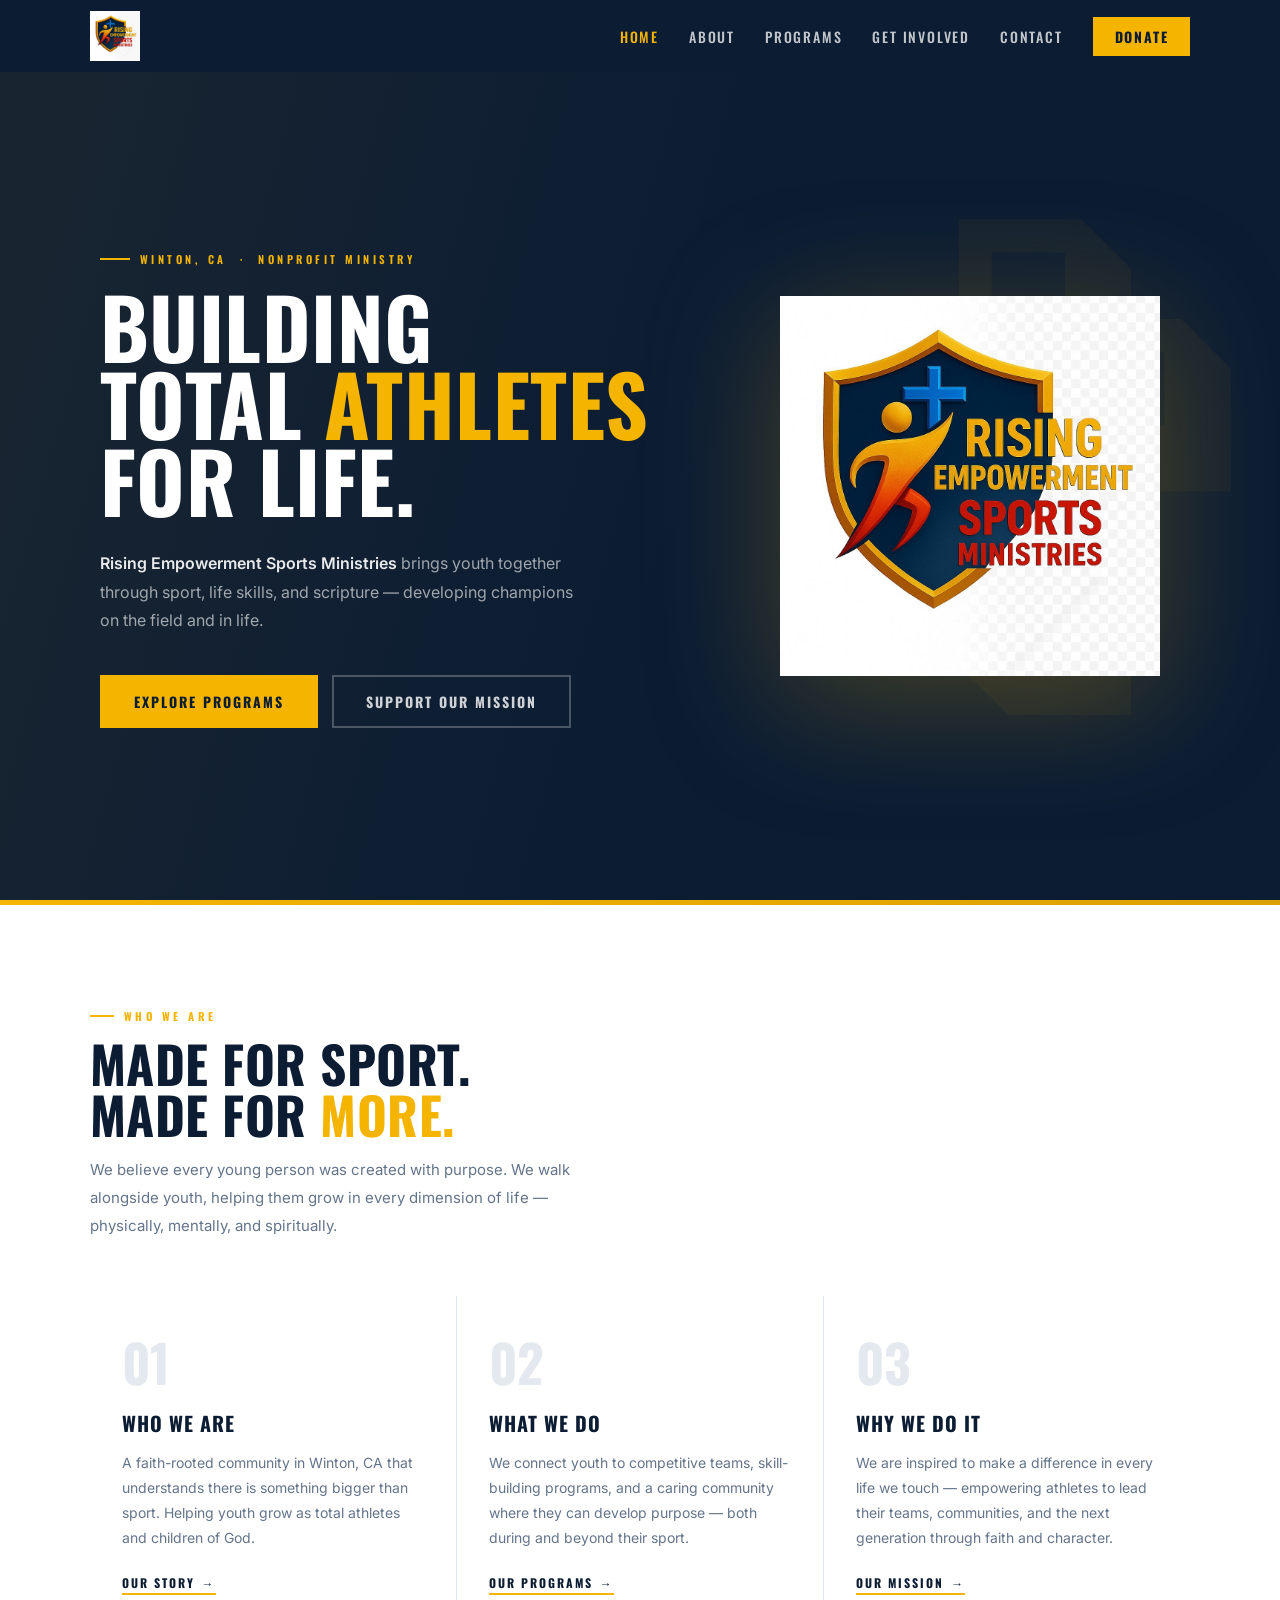
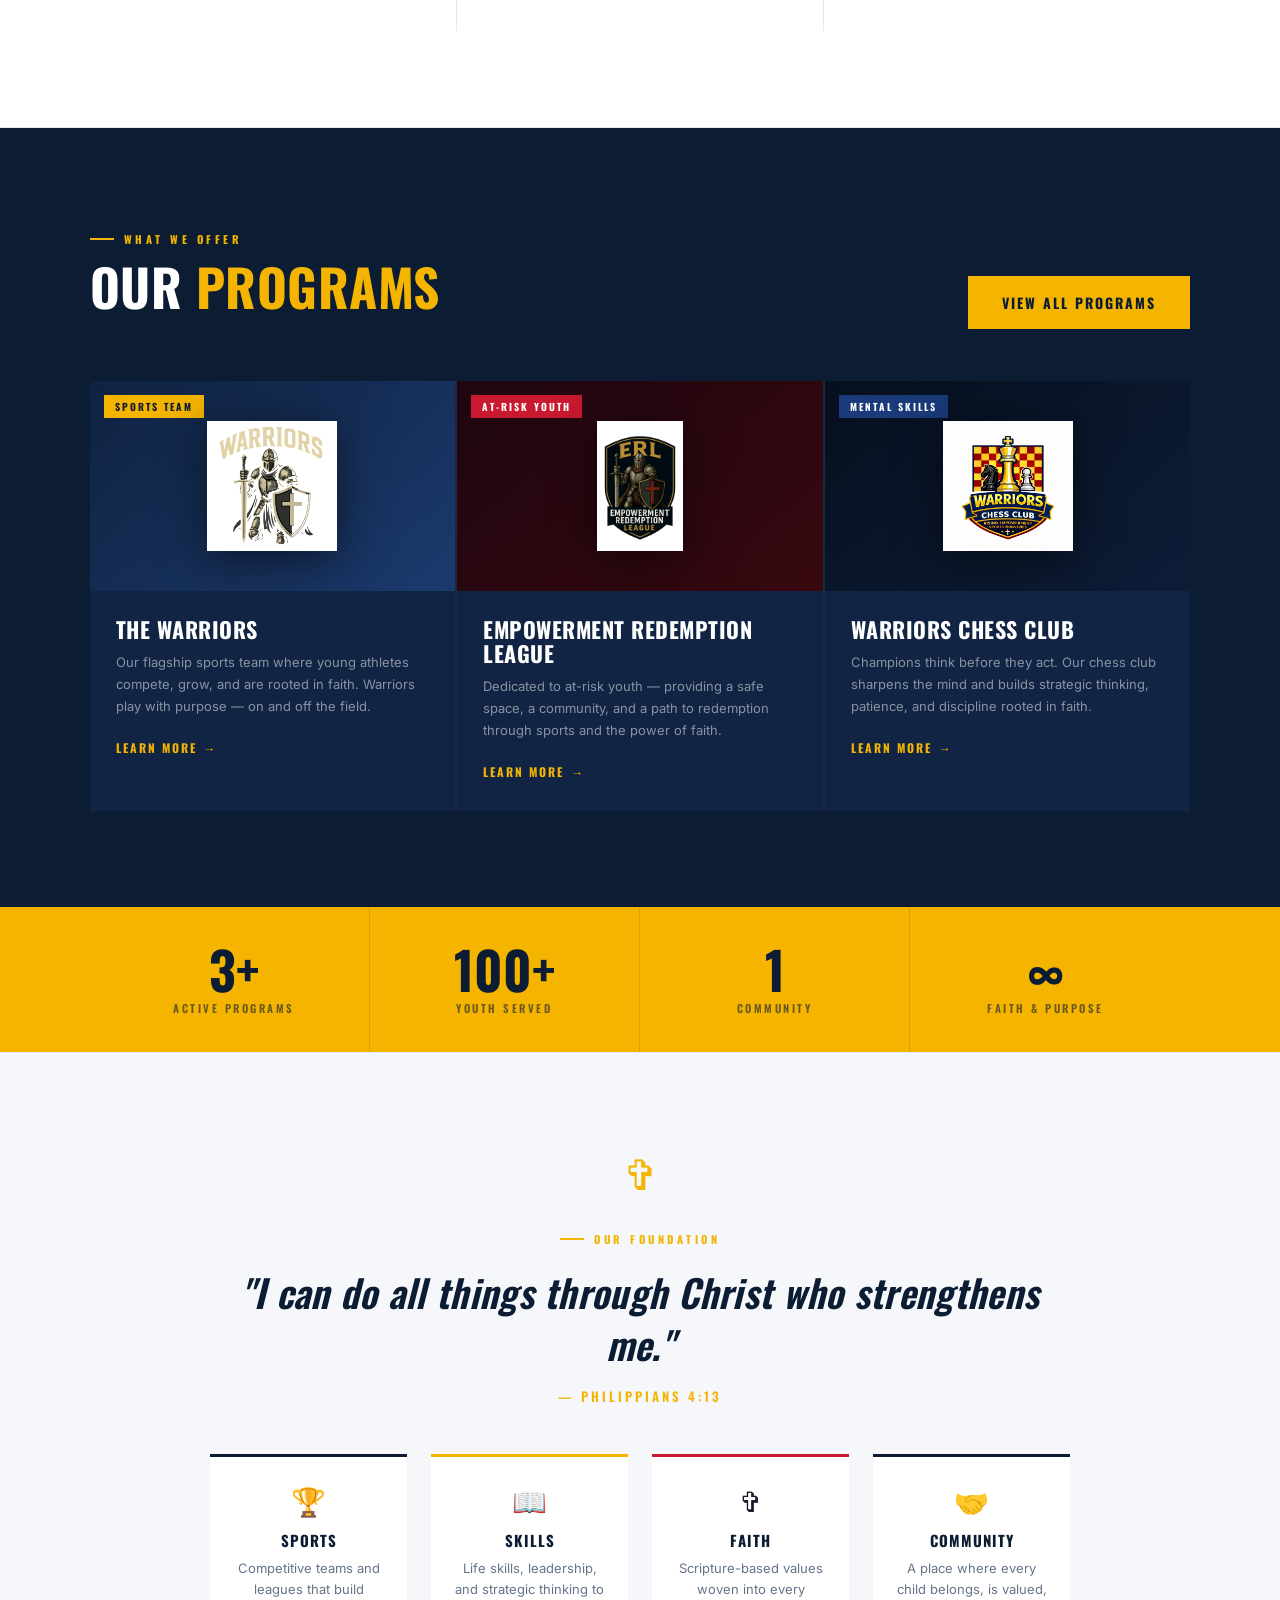
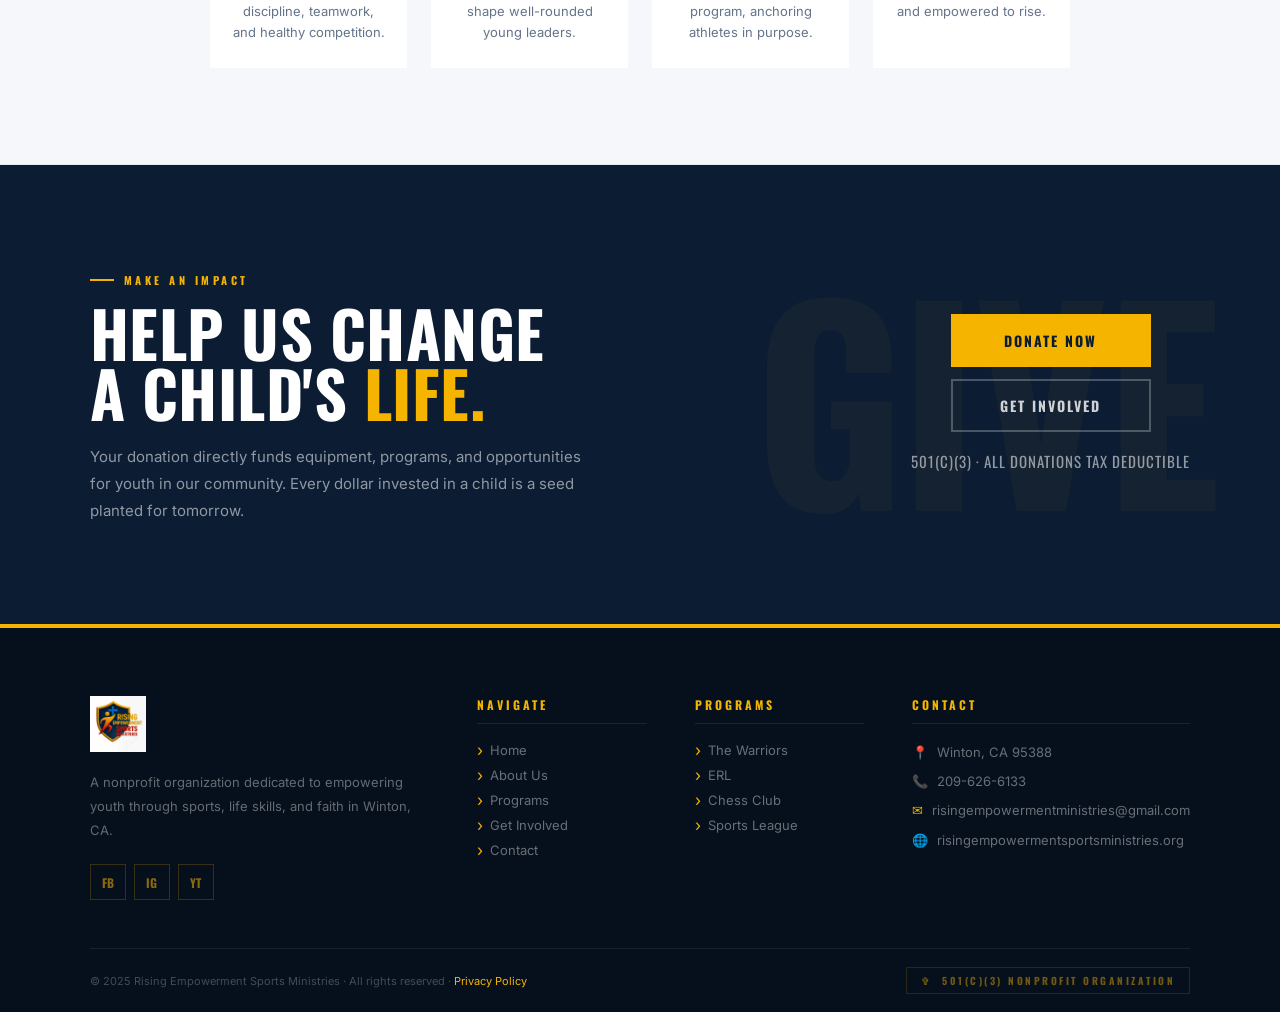
==== index.html @ 721c7461 "first commit" ====
<!DOCTYPE html>
<html lang="en">
<head>
<meta charset="UTF-8"/>
<meta name="viewport" content="width=device-width, initial-scale=1.0"/>
<title>Home | Rising Empowerment Sports Ministries</title>
<link rel="stylesheet" href="assets/style.css"/>
<style>
/* ── HOME-SPECIFIC ── */
.hero{
  margin-top:72px;min-height:92vh;
  background:var(--navy);
  display:flex;align-items:center;
  position:relative;overflow:hidden;
}
.hero::before{
  content:'';position:absolute;inset:0;
  background:linear-gradient(105deg,rgba(244,180,0,.06) 0%,transparent 55%);
  pointer-events:none;
}
.hero-wm{
  position:absolute;right:-60px;top:50%;transform:translateY(-50%);
  font-size:680px;line-height:1;color:rgba(244,180,0,.04);
  font-family:Georgia,serif;pointer-events:none;user-select:none;
}
.hero-inner{
  max-width:1260px;margin:0 auto;padding:0 7%;width:100%;
  display:grid;grid-template-columns:1fr 420px;
  gap:60px;align-items:center;position:relative;z-index:2;
}
.hero-kicker{display:inline-flex;align-items:center;gap:10px;margin-bottom:20px}
.hero-kicker span{font-family:'Oswald',sans-serif;font-size:11px;font-weight:600;letter-spacing:3.5px;text-transform:uppercase;color:var(--gold)}
.kicker-line{width:30px;height:2px;background:var(--gold)}
h1.hero-h{
  font-family:'Oswald',sans-serif;
  font-size:clamp(52px,6.5vw,88px);font-weight:700;
  line-height:.93;color:var(--white);
  letter-spacing:.5px;text-transform:uppercase;margin-bottom:30px;
}
h1.hero-h .g{color:var(--gold)}
.hero-body{font-size:16px;line-height:1.8;color:rgba(255,255,255,.6);max-width:480px;margin-bottom:40px}
.hero-body strong{color:rgba(255,255,255,.9);font-weight:600}
.hero-btns{display:flex;gap:14px;flex-wrap:wrap}
.hero-visual{display:flex;align-items:center;justify-content:center;position:relative}
.hero-visual::before{
  content:'';position:absolute;width:380px;height:380px;border-radius:50%;
  background:radial-gradient(circle,rgba(244,180,0,.1) 0%,transparent 70%);
  animation:glow 5s ease-in-out infinite;
}
@keyframes glow{0%,100%{transform:scale(1)}50%{transform:scale(1.1)}}
.hero-visual img{
  width:100%;max-width:380px;
  filter:drop-shadow(0 24px 64px rgba(244,180,0,.25));
  animation:bob 7s ease-in-out infinite;position:relative;z-index:1;
}
@keyframes bob{0%,100%{transform:translateY(0)}50%{transform:translateY(-14px)}}

/* mission */
.mission{background:var(--white);border-bottom:1px solid var(--border)}
.mission-grid{display:grid;grid-template-columns:repeat(3,1fr);gap:1px;background:var(--border);margin-top:56px}
.m-card{background:var(--white);padding:40px 32px 36px;transition:background .25s;position:relative}
.m-card:hover{background:var(--off)}
.m-card::before{content:'';position:absolute;top:0;left:0;right:0;height:3px;background:var(--gold);transform:scaleX(0);transform-origin:left;transition:transform .35s ease}
.m-card:hover::before{transform:scaleX(1)}
.m-card:nth-child(2)::before{background:var(--navy)}
.m-card:nth-child(3)::before{background:var(--red)}
.mc-num{font-family:'Oswald',sans-serif;font-size:52px;font-weight:700;color:var(--border);line-height:1;margin-bottom:20px;letter-spacing:-1px}
.mc-title{font-family:'Oswald',sans-serif;font-size:20px;font-weight:700;letter-spacing:1px;text-transform:uppercase;color:var(--navy);margin-bottom:12px}
.mc-text{font-size:14px;line-height:1.8;color:var(--muted);margin-bottom:22px}
.mc-link{display:inline-flex;align-items:center;gap:7px;font-family:'Oswald',sans-serif;font-size:12px;font-weight:700;letter-spacing:2px;text-transform:uppercase;color:var(--navy);text-decoration:none;border-bottom:2px solid var(--gold);padding-bottom:2px;transition:color .2s,gap .2s}
.mc-link:hover{color:var(--gold);gap:11px}
.mc-link::after{content:'→'}

/* programs */
.programs{background:var(--navy);padding:96px 7%}
.prog-header{display:flex;justify-content:space-between;align-items:flex-end;margin-bottom:52px;flex-wrap:wrap;gap:20px}
.prog-grid{display:grid;grid-template-columns:repeat(3,1fr);gap:2px;background:rgba(255,255,255,.06)}
.p-card{background:var(--navy2);overflow:hidden;transition:transform .35s,box-shadow .35s;position:relative}
.p-card:hover{transform:translateY(-5px);box-shadow:0 20px 48px rgba(0,0,0,.4);z-index:2}
.pc-img{height:210px;display:flex;align-items:center;justify-content:center;position:relative;overflow:hidden}
.bg1{background:linear-gradient(140deg,#0f2240,#1c3a6e)}
.bg2{background:linear-gradient(140deg,#1e0610,#38080f)}
.bg3{background:linear-gradient(140deg,#060f1e,#0d1d38)}
.pc-img img{height:130px;width:auto;object-fit:contain;filter:drop-shadow(0 8px 24px rgba(0,0,0,.55));transition:transform .35s}
.p-card:hover .pc-img img{transform:scale(1.06)}
.pc-tag{position:absolute;top:14px;left:14px;font-family:'Oswald',sans-serif;font-size:10px;font-weight:700;letter-spacing:2px;text-transform:uppercase;padding:4px 11px}
.tag-gold{background:var(--gold);color:var(--navy)}.tag-red{background:var(--red);color:#fff}.tag-blue{background:#1a3a7a;color:#fff}
.pc-body{padding:26px 26px 30px}
.pc-name{font-family:'Oswald',sans-serif;font-size:22px;font-weight:700;text-transform:uppercase;letter-spacing:.5px;color:var(--white);margin-bottom:10px;line-height:1.1}
.pc-desc{font-size:13px;color:rgba(255,255,255,.5);line-height:1.7;margin-bottom:20px}
.pc-link{display:inline-flex;align-items:center;gap:7px;font-family:'Oswald',sans-serif;font-size:12px;font-weight:700;letter-spacing:2px;text-transform:uppercase;color:var(--gold);text-decoration:none;transition:gap .2s}
.pc-link:hover{gap:11px}
.pc-link::after{content:'→'}
.p-card::after{content:'';position:absolute;bottom:0;left:0;right:0;height:2px;background:var(--gold);transform:scaleX(0);transform-origin:left;transition:transform .35s}
.p-card:hover::after{transform:scaleX(1)}

/* faith */
.faith{background:var(--off);border-top:1px solid var(--border);border-bottom:1px solid var(--border)}
.faith-inner{max-width:860px;margin:0 auto;text-align:center}
.faith-cross{font-size:42px;color:var(--gold);margin-bottom:24px;display:block}
.faith-verse{font-family:'Oswald',sans-serif;font-size:clamp(24px,3.5vw,38px);font-weight:600;font-style:italic;color:var(--navy);line-height:1.35;margin-bottom:16px;letter-spacing:.3px}
.faith-ref{font-family:'Oswald',sans-serif;font-size:13px;font-weight:600;letter-spacing:3px;text-transform:uppercase;color:var(--gold);margin-bottom:48px}
.faith-pillars{display:grid;grid-template-columns:repeat(4,1fr);gap:24px;margin-top:48px}
.fp{background:var(--white);padding:28px 20px 24px;border-top:3px solid var(--navy);transition:transform .25s,box-shadow .25s}
.fp:nth-child(2){border-top-color:var(--gold)}.fp:nth-child(3){border-top-color:var(--red)}.fp:nth-child(4){border-top-color:var(--navy)}
.fp:hover{transform:translateY(-4px);box-shadow:0 10px 28px rgba(0,0,0,.08)}
.fp-icon{font-size:28px;margin-bottom:10px}
.fp-t{font-family:'Oswald',sans-serif;font-size:15px;font-weight:700;letter-spacing:1px;text-transform:uppercase;color:var(--navy);margin-bottom:7px}
.fp-d{font-size:13px;color:var(--muted);line-height:1.65}

/* cta */
.cta{background:var(--navy);padding:100px 7%;position:relative;overflow:hidden}
.cta::after{content:'GIVE';position:absolute;right:5%;top:50%;transform:translateY(-50%);font-family:'Oswald',sans-serif;font-size:260px;font-weight:700;color:rgba(244,180,0,.04);pointer-events:none;line-height:1;letter-spacing:-5px}
.cta-inner{max-width:1260px;margin:0 auto;display:grid;grid-template-columns:1fr auto;gap:60px;align-items:center;position:relative;z-index:1}
.cta h2{font-family:'Oswald',sans-serif;font-size:clamp(38px,5vw,68px);font-weight:700;text-transform:uppercase;color:var(--white);line-height:.95;letter-spacing:.5px;margin-bottom:20px}
.cta h2 span{color:var(--gold)}
.cta p{font-size:15px;line-height:1.8;color:rgba(255,255,255,.55);max-width:500px}
.cta-btns{display:flex;flex-direction:column;gap:12px;align-items:center;flex-shrink:0}
.cta-note{font-size:11px;color:rgba(255,255,255,.35);letter-spacing:1px;text-transform:uppercase;font-family:'Oswald',sans-serif;margin-top:4px}

@media(max-width:1024px){
  .hero-inner{grid-template-columns:1fr;text-align:center}
  .hero-visual{justify-content:center;margin-top:20px}
  .hero-body{margin:0 auto 40px}
  .hero-btns{justify-content:center}
  .hero-kicker{justify-content:center}
  .prog-grid{grid-template-columns:1fr}
  .cta-inner{grid-template-columns:1fr;text-align:center}
  .cta-btns{flex-direction:row;justify-content:center}
  .cta p{margin:0 auto}
  .faith-pillars{grid-template-columns:1fr 1fr}
}
@media(max-width:768px){
  .mission-grid{grid-template-columns:1fr;background:none;gap:1px}
  .prog-header{flex-direction:column;align-items:flex-start}
  .programs{padding:70px 5%}
  .cta{padding:70px 5%}
  .faith{padding:70px 5%}
}
</style>
</head>
<body>

<header id="hdr">
  <a href="index.html" class="h-logo"><img src="assets/logo-main.png" alt="Rising Empowerment Sports Ministries"/></a>
  <ul class="h-nav">
    <li><a href="index.html">Home</a></li>
    <li><a href="about.html">About</a></li>
    <li><a href="programs.html">Programs</a></li>
    <li><a href="get-involved.html">Get Involved</a></li>
    <li><a href="contact.html">Contact</a></li>
    <li><a href="get-involved.html#donate" class="donate-btn">Donate</a></li>
  </ul>
  <div class="burger" id="burger"><span></span><span></span><span></span></div>
</header>

<!-- HERO -->
<section class="hero">
  <div class="hero-wm">✞</div>
  <div class="hero-inner">
    <div class="hero-text">
      <div class="hero-kicker"><div class="kicker-line"></div><span>Winton, CA &nbsp;·&nbsp; Nonprofit Ministry</span></div>
      <h1 class="hero-h">BUILDING<br>TOTAL <span class="g">ATHLETES</span><br>FOR LIFE.</h1>
      <p class="hero-body"><strong>Rising Empowerment Sports Ministries</strong> brings youth together through sport, life skills, and scripture — developing champions on the field and in life.</p>
      <div class="hero-btns">
        <a href="programs.html" class="btn btn-gold">Explore Programs</a>
        <a href="get-involved.html#donate" class="btn btn-ghost">Support Our Mission</a>
      </div>
    </div>
    <div class="hero-visual">
      <img src="assets/logo-main.png" alt="RESM Logo"/>
    </div>
  </div>
</section>
<div class="hero-bar"></div>

<!-- MISSION -->
<section class="section mission" id="mission">
  <div class="s-inner">
    <div class="s-label">Who We Are</div>
    <h2 class="s-h">MADE FOR SPORT.<br>MADE FOR <span>MORE.</span></h2>
    <p class="s-p">We believe every young person was created with purpose. We walk alongside youth, helping them grow in every dimension of life — physically, mentally, and spiritually.</p>
    <div class="mission-grid">
      <div class="m-card reveal">
        <div class="mc-num">01</div>
        <div class="mc-title">Who We Are</div>
        <p class="mc-text">A faith-rooted community in Winton, CA that understands there is something bigger than sport. Helping youth grow as total athletes and children of God.</p>
        <a href="about.html" class="mc-link">Our Story</a>
      </div>
      <div class="m-card reveal d1">
        <div class="mc-num">02</div>
        <div class="mc-title">What We Do</div>
        <p class="mc-text">We connect youth to competitive teams, skill-building programs, and a caring community where they can develop purpose — both during and beyond their sport.</p>
        <a href="programs.html" class="mc-link">Our Programs</a>
      </div>
      <div class="m-card reveal d2">
        <div class="mc-num">03</div>
        <div class="mc-title">Why We Do It</div>
        <p class="mc-text">We are inspired to make a difference in every life we touch — empowering athletes to lead their teams, communities, and the next generation through faith and character.</p>
        <a href="about.html#mission" class="mc-link">Our Mission</a>
      </div>
    </div>
  </div>
</section>

<!-- PROGRAMS -->
<section class="programs" id="programs">
  <div class="s-inner">
    <div class="prog-header">
      <div><div class="s-label">What We Offer</div><h2 class="s-h light">OUR <span>PROGRAMS</span></h2></div>
      <a href="programs.html" class="btn btn-gold">View All Programs</a>
    </div>
    <div class="prog-grid">
      <div class="p-card reveal">
        <div class="pc-img bg1"><span class="pc-tag tag-gold">Sports Team</span><img src="assets/logo-warriors.jpg" alt="The Warriors"/></div>
        <div class="pc-body">
          <div class="pc-name">The Warriors</div>
          <p class="pc-desc">Our flagship sports team where young athletes compete, grow, and are rooted in faith. Warriors play with purpose — on and off the field.</p>
          <a href="programs.html#warriors" class="pc-link">Learn More</a>
        </div>
      </div>
      <div class="p-card reveal d1">
        <div class="pc-img bg2"><span class="pc-tag tag-red">At-Risk Youth</span><img src="assets/logo-erl.png" alt="ERL"/></div>
        <div class="pc-body">
          <div class="pc-name">Empowerment Redemption League</div>
          <p class="pc-desc">Dedicated to at-risk youth — providing a safe space, a community, and a path to redemption through sports and the power of faith.</p>
          <a href="programs.html#erl" class="pc-link">Learn More</a>
        </div>
      </div>
      <div class="p-card reveal d2">
        <div class="pc-img bg3"><span class="pc-tag tag-blue">Mental Skills</span><img src="assets/logo-chess.png" alt="Warriors Chess Club"/></div>
        <div class="pc-body">
          <div class="pc-name">Warriors Chess Club</div>
          <p class="pc-desc">Champions think before they act. Our chess club sharpens the mind and builds strategic thinking, patience, and discipline rooted in faith.</p>
          <a href="programs.html#chess" class="pc-link">Learn More</a>
        </div>
      </div>
    </div>
  </div>
</section>

<!-- STATS -->
<div class="stats-bar">
  <div class="stats-inner">
    <div class="stat"><div class="stat-n">3+</div><div class="stat-l">Active Programs</div></div>
    <div class="stat"><div class="stat-n">100+</div><div class="stat-l">Youth Served</div></div>
    <div class="stat"><div class="stat-n">1</div><div class="stat-l">Community</div></div>
    <div class="stat"><div class="stat-n">∞</div><div class="stat-l">Faith & Purpose</div></div>
  </div>
</div>

<!-- FAITH -->
<section class="section faith">
  <div class="faith-inner">
    <span class="faith-cross">✞</span>
    <div class="s-label" style="justify-content:center;margin-bottom:20px">Our Foundation</div>
    <p class="faith-verse">"I can do all things through Christ who strengthens me."</p>
    <p class="faith-ref">— Philippians 4:13</p>
    <div class="faith-pillars">
      <div class="fp reveal"><div class="fp-icon">🏆</div><div class="fp-t">Sports</div><p class="fp-d">Competitive teams and leagues that build discipline, teamwork, and healthy competition.</p></div>
      <div class="fp reveal d1"><div class="fp-icon">📖</div><div class="fp-t">Skills</div><p class="fp-d">Life skills, leadership, and strategic thinking to shape well-rounded young leaders.</p></div>
      <div class="fp reveal d2"><div class="fp-icon">✞</div><div class="fp-t">Faith</div><p class="fp-d">Scripture-based values woven into every program, anchoring athletes in purpose.</p></div>
      <div class="fp reveal d3"><div class="fp-icon">🤝</div><div class="fp-t">Community</div><p class="fp-d">A place where every child belongs, is valued, and empowered to rise.</p></div>
    </div>
  </div>
</section>

<!-- CTA -->
<section class="cta" id="donate">
  <div class="cta-inner">
    <div class="cta-text">
      <div class="s-label">Make an Impact</div>
      <h2>HELP US CHANGE<br>A CHILD'S <span>LIFE.</span></h2>
      <p>Your donation directly funds equipment, programs, and opportunities for youth in our community. Every dollar invested in a child is a seed planted for tomorrow.</p>
    </div>
    <div class="cta-btns">
      <a href="get-involved.html#donate" class="btn btn-gold" style="min-width:200px;text-align:center">Donate Now</a>
      <a href="get-involved.html" class="btn btn-ghost" style="min-width:200px;text-align:center">Get Involved</a>
      <p class="cta-note">501(c)(3) · All donations tax deductible</p>
    </div>
  </div>
</section>

<!-- FOOTER -->
<footer>
  <div class="ft-grid">
    <div class="ft-brand"><img src="assets/logo-main.png" alt="RESM"/><p>A nonprofit organization dedicated to empowering youth through sports, life skills, and faith in Winton, CA.</p><div class="ft-socials"><a href="#" class="fsoc">FB</a><a href="#" class="fsoc">IG</a><a href="#" class="fsoc">YT</a></div></div>
    <div class="ft-col"><h5>Navigate</h5><ul><li><a href="index.html">Home</a></li><li><a href="about.html">About Us</a></li><li><a href="programs.html">Programs</a></li><li><a href="get-involved.html">Get Involved</a></li><li><a href="contact.html">Contact</a></li></ul></div>
    <div class="ft-col"><h5>Programs</h5><ul><li><a href="programs.html#warriors">The Warriors</a></li><li><a href="programs.html#erl">ERL</a></li><li><a href="programs.html#chess">Chess Club</a></li><li><a href="programs.html">Sports League</a></li></ul></div>
    <div class="ft-col"><h5>Contact</h5><ul class="ft-contact"><li><span class="ico">📍</span><span>Winton, CA 95388</span></li><li><span class="ico">📞</span><span>209-626-6133</span></li><li><span class="ico">✉</span><span>risingempowermentministries@gmail.com</span></li><li><span class="ico">🌐</span><span>risingempowermentsportsministries.org</span></li></ul></div>
  </div>
  <div class="ft-bottom"><p>© 2025 Rising Empowerment Sports Ministries · All rights reserved · <a href="#">Privacy Policy</a></p><div class="ft-badge">✞ &nbsp;501(c)(3) Nonprofit Organization</div></div>
</footer>

<script src="assets/main.js"></script>
</body>
</html>
---- assets/style.css ----
/* ════════════════════════════════════════════
   RESM — SHARED STYLESHEET
   Rising Empowerment Sports Ministries
════════════════════════════════════════════ */
@import url('https://fonts.googleapis.com/css2?family=Oswald:wght@400;500;600;700&family=Inter:wght@300;400;500;600&display=swap');

*,*::before,*::after{box-sizing:border-box;margin:0;padding:0}
html{scroll-behavior:smooth}
body{font-family:'Inter',sans-serif;background:#fff;color:#1a1a2e;overflow-x:hidden}

:root{
  --navy:  #0B1C33;
  --navy2: #122444;
  --gold:  #F4B400;
  --red:   #C8192F;
  --white: #ffffff;
  --off:   #F5F7FA;
  --border:#E4E8EF;
  --text:  #1a1a2e;
  --muted: #64748b;
}

/* ── HEADER ── */
header{
  position:fixed;top:0;left:0;right:0;z-index:900;
  height:72px;background:var(--navy);
  display:flex;align-items:center;
  padding:0 7%;gap:48px;
  transition:box-shadow .3s;
}
header.scrolled{box-shadow:0 4px 20px rgba(0,0,0,.35)}
.h-logo img{height:50px;width:auto;display:block;flex-shrink:0}
.h-nav{display:flex;gap:30px;list-style:none;margin-left:auto;align-items:center}
.h-nav a{
  color:rgba(255,255,255,.75);text-decoration:none;
  font-family:'Oswald',sans-serif;font-size:14px;font-weight:500;
  letter-spacing:1.8px;text-transform:uppercase;transition:color .2s;
}
.h-nav a:hover,.h-nav a.active{color:var(--gold)}
.h-nav .donate-btn{
  background:var(--gold);color:var(--navy)!important;
  padding:9px 22px;font-weight:700!important;transition:background .2s!important;
}
.h-nav .donate-btn:hover{background:#dba100!important}
.burger{display:none;margin-left:auto;flex-direction:column;gap:5px;cursor:pointer;padding:4px}
.burger span{display:block;width:24px;height:2px;background:var(--gold)}

/* ── PAGE HERO (inner pages) ── */
.page-hero{
  margin-top:72px;
  background:var(--navy);
  padding:72px 7% 68px;
  position:relative;overflow:hidden;
}
.page-hero::before{
  content:'';position:absolute;inset:0;
  background:linear-gradient(105deg,rgba(244,180,0,.06) 0%,transparent 60%);
  pointer-events:none;
}
.page-hero-inner{max-width:1260px;margin:0 auto;position:relative;z-index:1}
.ph-breadcrumb{
  display:flex;align-items:center;gap:8px;
  font-family:'Oswald',sans-serif;font-size:11px;
  font-weight:600;letter-spacing:2.5px;text-transform:uppercase;
  color:rgba(255,255,255,.4);margin-bottom:16px;
}
.ph-breadcrumb a{color:var(--gold);text-decoration:none;transition:opacity .2s}
.ph-breadcrumb a:hover{opacity:.8}
.ph-breadcrumb span{color:rgba(255,255,255,.3)}
.page-hero h1{
  font-family:'Oswald',sans-serif;
  font-size:clamp(44px,6vw,76px);font-weight:700;
  text-transform:uppercase;letter-spacing:.5px;
  color:var(--white);line-height:.95;margin-bottom:16px;
}
.page-hero h1 span{color:var(--gold)}
.page-hero p{
  font-size:16px;line-height:1.75;
  color:rgba(255,255,255,.6);max-width:560px;
}
.hero-bar{height:5px;background:linear-gradient(90deg,var(--gold) 0%,#dba100 100%)}

/* ── SECTION COMMONS ── */
.section{padding:96px 7%}
.s-inner{max-width:1260px;margin:0 auto}
.s-label{
  display:inline-flex;align-items:center;gap:10px;
  font-family:'Oswald',sans-serif;font-size:11px;font-weight:700;
  letter-spacing:3.5px;text-transform:uppercase;
  color:var(--gold);margin-bottom:14px;
}
.s-label::before{content:'';width:24px;height:2px;background:var(--gold)}
.s-h{
  font-family:'Oswald',sans-serif;
  font-size:clamp(32px,4vw,52px);font-weight:700;
  line-height:1;text-transform:uppercase;letter-spacing:.5px;
  color:var(--navy);margin-bottom:16px;
}
.s-h span{color:var(--gold)}
.s-h.light{color:var(--white)}
.s-p{font-size:15px;line-height:1.85;color:var(--muted);max-width:520px}
.s-p.light{color:rgba(255,255,255,.55)}

/* ── BUTTONS ── */
.btn{
  display:inline-block;font-family:'Oswald',sans-serif;
  font-size:14px;font-weight:700;letter-spacing:2px;text-transform:uppercase;
  text-decoration:none;padding:14px 32px;transition:all .25s;cursor:pointer;border:none;
}
.btn-gold{background:var(--gold);color:var(--navy);border:2px solid var(--gold)}
.btn-gold:hover{background:transparent;color:var(--gold)}
.btn-ghost{border:2px solid rgba(255,255,255,.25);color:rgba(255,255,255,.8)}
.btn-ghost:hover{border-color:var(--gold);color:var(--gold)}
.btn-navy{background:var(--navy);color:var(--gold);border:2px solid var(--navy)}
.btn-navy:hover{background:transparent;color:var(--navy);border-color:var(--navy)}
.btn-red{background:var(--red);color:#fff;border:2px solid var(--red)}
.btn-red:hover{background:transparent;color:var(--red)}
.btn-outline-navy{border:2px solid var(--navy);color:var(--navy);background:transparent}
.btn-outline-navy:hover{background:var(--navy);color:var(--gold)}

/* ── STATS BAR ── */
.stats-bar{background:var(--gold)}
.stats-inner{
  max-width:1260px;margin:0 auto;padding:0 7%;
  display:grid;grid-template-columns:repeat(4,1fr);
}
.stat{
  padding:36px 20px;text-align:center;
  border-right:1px solid rgba(11,28,51,.12);transition:background .2s;
}
.stat:last-child{border-right:none}
.stat:hover{background:rgba(11,28,51,.06)}
.stat-n{font-family:'Oswald',sans-serif;font-size:52px;font-weight:700;color:var(--navy);line-height:1}
.stat-l{font-family:'Oswald',sans-serif;font-size:11px;font-weight:600;letter-spacing:2.5px;text-transform:uppercase;color:rgba(11,28,51,.6);margin-top:5px}

/* ── FOOTER ── */
footer{background:#060f1c;padding:68px 7% 0;border-top:4px solid var(--gold)}
.ft-grid{
  max-width:1260px;margin:0 auto;
  display:grid;grid-template-columns:2fr 1fr 1fr 1fr;
  gap:48px;padding-bottom:48px;
  border-bottom:1px solid rgba(255,255,255,.07);
}
.ft-brand img{height:56px;width:auto;display:block;margin-bottom:18px}
.ft-brand p{font-size:13px;line-height:1.85;color:rgba(255,255,255,.38);margin-bottom:22px}
.ft-socials{display:flex;gap:8px}
.fsoc{
  width:36px;height:36px;border:1px solid rgba(244,180,0,.2);
  display:flex;align-items:center;justify-content:center;
  font-family:'Oswald',sans-serif;font-size:12px;font-weight:700;
  color:rgba(244,180,0,.55);text-decoration:none;transition:all .25s;
}
.fsoc:hover{background:var(--gold);color:var(--navy);border-color:var(--gold)}
.ft-col h5{
  font-family:'Oswald',sans-serif;font-size:12px;font-weight:700;
  letter-spacing:3px;text-transform:uppercase;color:var(--gold);
  margin-bottom:18px;padding-bottom:10px;border-bottom:1px solid rgba(244,180,0,.12);
}
.ft-col ul{list-style:none}
.ft-col ul li{margin-bottom:9px}
.ft-col ul li a{
  color:rgba(255,255,255,.4);font-size:13px;text-decoration:none;
  transition:color .2s;display:flex;align-items:center;gap:7px;
}
.ft-col ul li a::before{content:'›';color:var(--gold);font-size:16px;line-height:1}
.ft-col ul li a:hover{color:var(--gold)}
.ft-contact li{
  list-style:none;display:flex;align-items:flex-start;
  gap:9px;color:rgba(255,255,255,.4);font-size:13px;
  margin-bottom:10px;line-height:1.55;
}
.ft-contact .ico{color:var(--gold);flex-shrink:0}
.ft-bottom{
  max-width:1260px;margin:0 auto;
  padding:18px 0;display:flex;justify-content:space-between;
  align-items:center;gap:12px;flex-wrap:wrap;
}
.ft-bottom p{font-size:11px;color:rgba(255,255,255,.25)}
.ft-bottom a{color:var(--gold);text-decoration:none}
.ft-badge{
  font-family:'Oswald',sans-serif;font-size:10px;font-weight:700;
  letter-spacing:2.5px;text-transform:uppercase;
  color:rgba(244,180,0,.45);border:1px solid rgba(244,180,0,.15);padding:5px 14px;
}

/* ── REVEAL ── */
.reveal{opacity:0;transform:translateY(22px);transition:opacity .65s ease,transform .65s ease}
.reveal.in{opacity:1;transform:translateY(0)}
.d1{transition-delay:.1s}.d2{transition-delay:.2s}.d3{transition-delay:.3s}

/* ── RESPONSIVE ── */
@media(max-width:768px){
  .burger{display:flex}.h-nav{display:none}
  .section{padding:70px 5%}
  .page-hero{padding:52px 5% 48px}
  .stats-inner{grid-template-columns:1fr 1fr;padding:0 5%}
  .stat:nth-child(2){border-right:none}
  .ft-grid{grid-template-columns:1fr 1fr;gap:32px}
  .ft-bottom{flex-direction:column;text-align:center}
}
@media(max-width:500px){
  .ft-grid{grid-template-columns:1fr}
  .stats-inner{grid-template-columns:1fr 1fr}
}
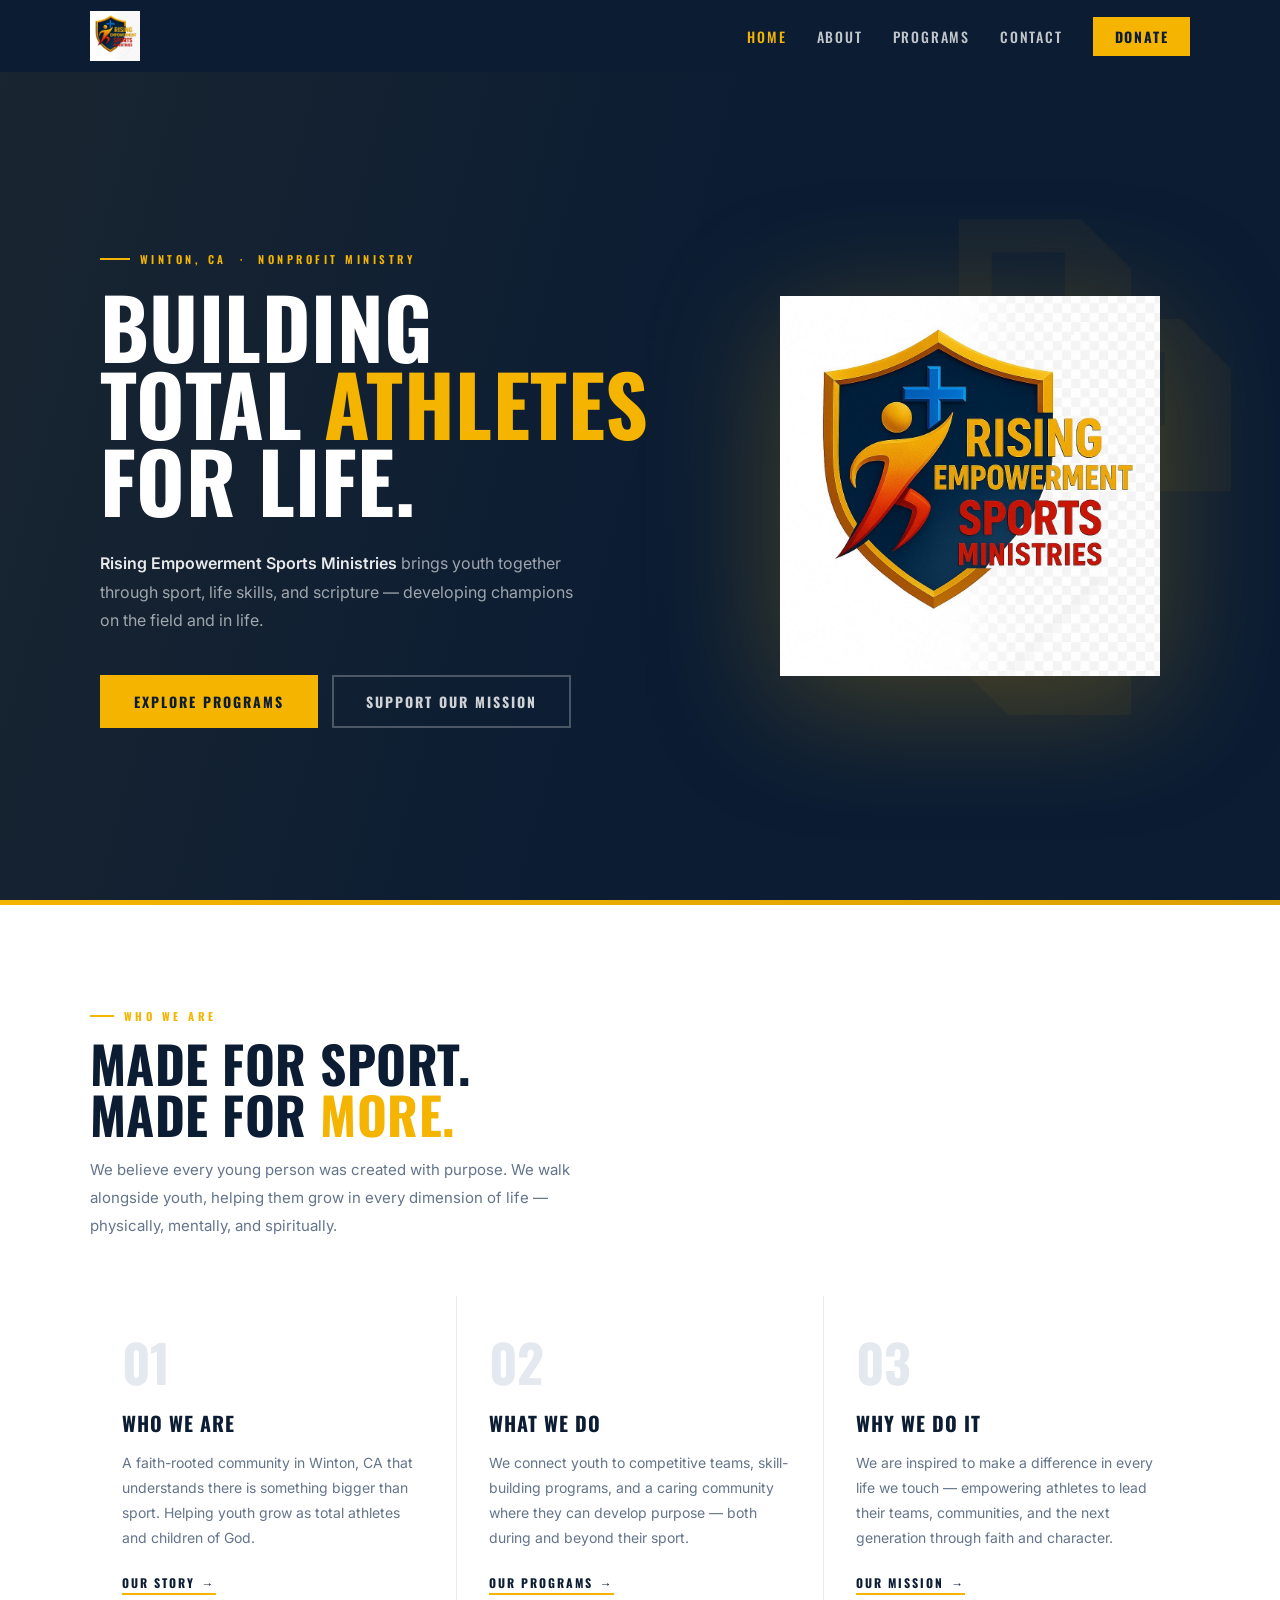
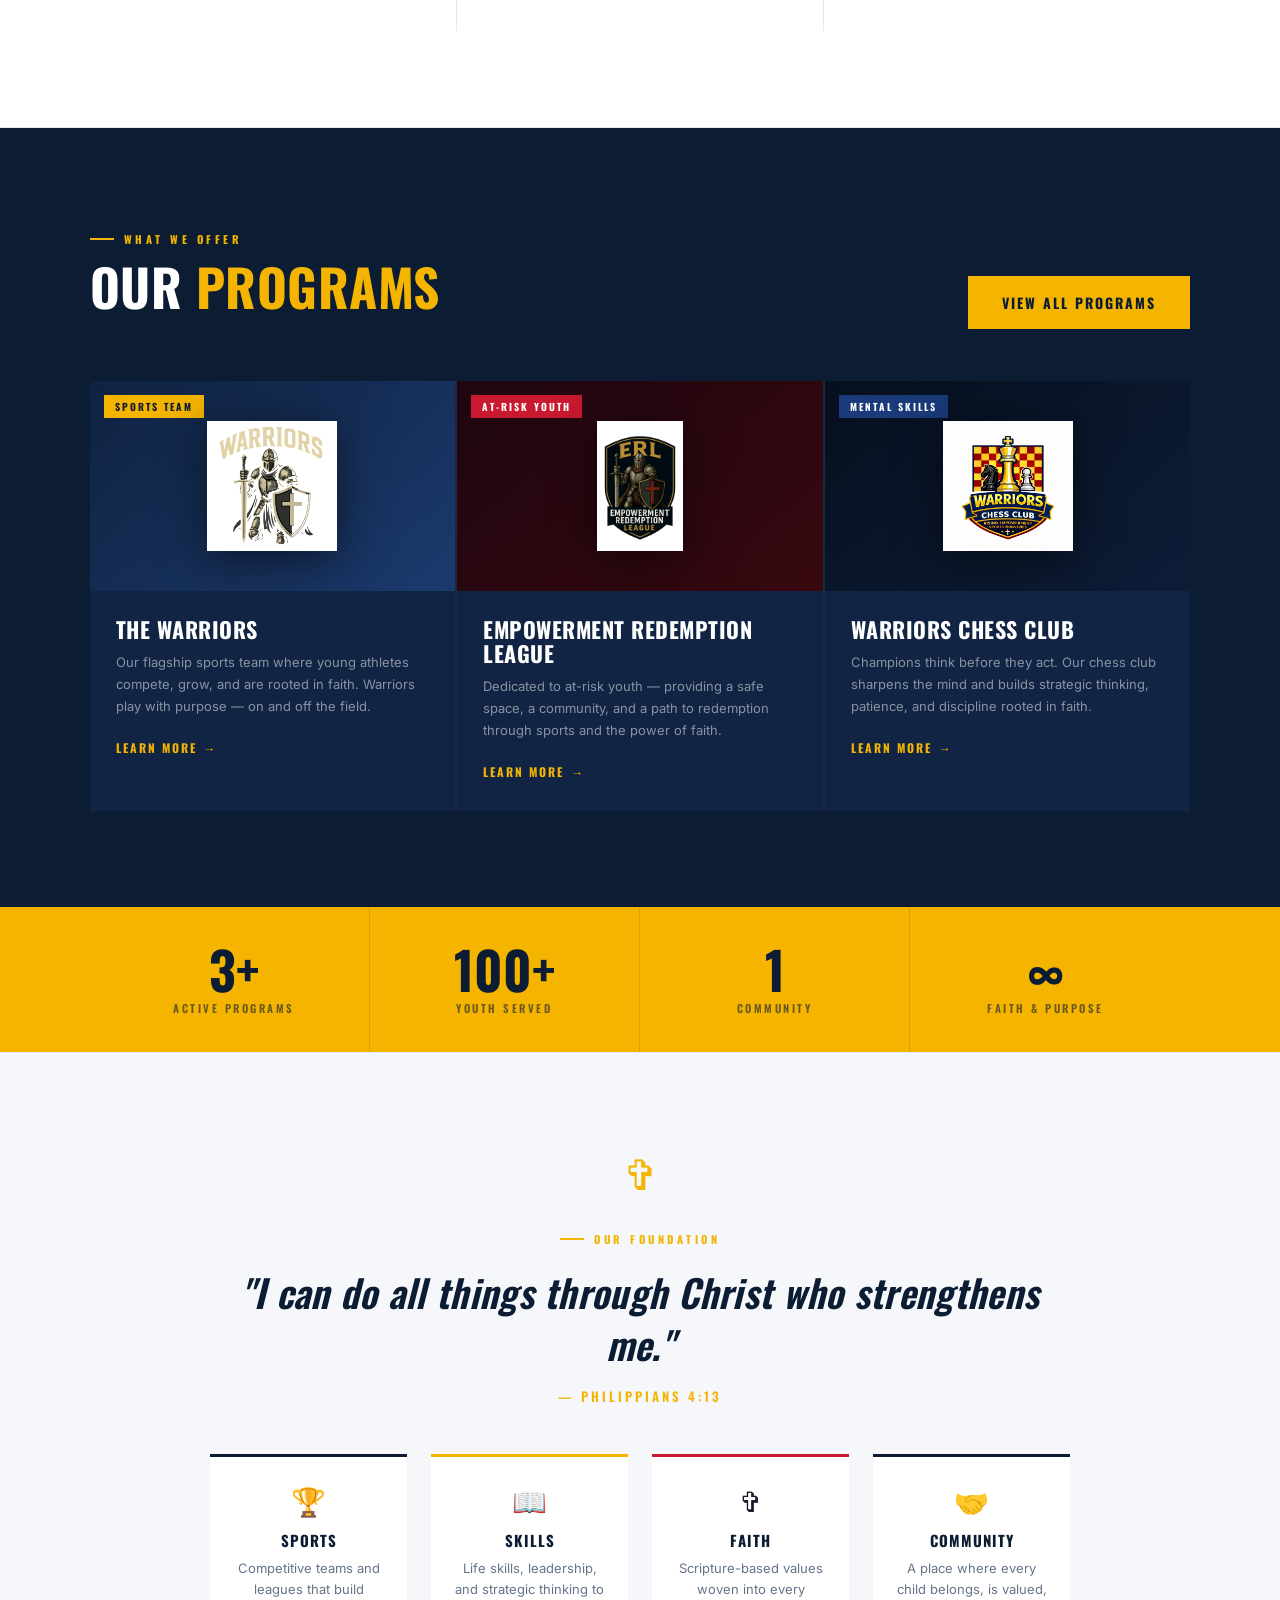
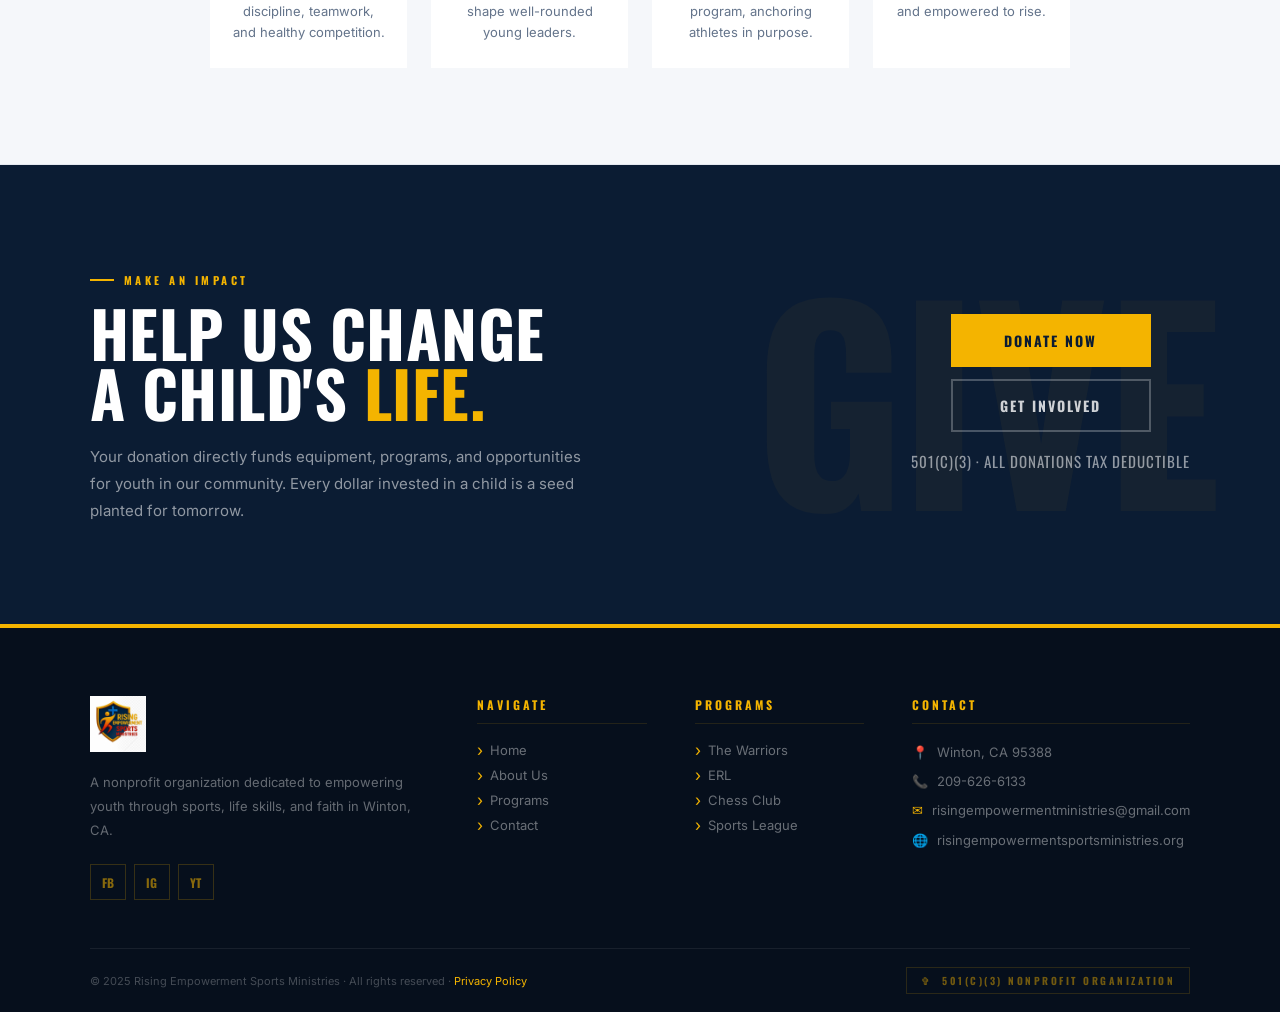
==== commit 7fdda986: "updated" ====
--- a/index.html
+++ b/index.html
@@ -147,7 +147,7 @@
     <li><a href="index.html">Home</a></li>
     <li><a href="about.html">About</a></li>
     <li><a href="programs.html">Programs</a></li>
-    <li><a href="get-involved.html">Get Involved</a></li>
+    <!--<li><a href="get-involved.html">Get Involved</a></li>-->
     <li><a href="contact.html">Contact</a></li>
     <li><a href="get-involved.html#donate" class="donate-btn">Donate</a></li>
   </ul>
@@ -285,7 +285,7 @@
 <footer>
   <div class="ft-grid">
     <div class="ft-brand"><img src="assets/logo-main.png" alt="RESM"/><p>A nonprofit organization dedicated to empowering youth through sports, life skills, and faith in Winton, CA.</p><div class="ft-socials"><a href="#" class="fsoc">FB</a><a href="#" class="fsoc">IG</a><a href="#" class="fsoc">YT</a></div></div>
-    <div class="ft-col"><h5>Navigate</h5><ul><li><a href="index.html">Home</a></li><li><a href="about.html">About Us</a></li><li><a href="programs.html">Programs</a></li><li><a href="get-involved.html">Get Involved</a></li><li><a href="contact.html">Contact</a></li></ul></div>
+    <div class="ft-col"><h5>Navigate</h5><ul><li><a href="index.html">Home</a></li><li><a href="about.html">About Us</a></li><li><a href="programs.html">Programs</a></li><!--<li><a href="get-involved.html">Get Involved</a></li>--><li><a href="contact.html">Contact</a></li></ul></div>
     <div class="ft-col"><h5>Programs</h5><ul><li><a href="programs.html#warriors">The Warriors</a></li><li><a href="programs.html#erl">ERL</a></li><li><a href="programs.html#chess">Chess Club</a></li><li><a href="programs.html">Sports League</a></li></ul></div>
     <div class="ft-col"><h5>Contact</h5><ul class="ft-contact"><li><span class="ico">📍</span><span>Winton, CA 95388</span></li><li><span class="ico">📞</span><span>209-626-6133</span></li><li><span class="ico">✉</span><span>risingempowermentministries@gmail.com</span></li><li><span class="ico">🌐</span><span>risingempowermentsportsministries.org</span></li></ul></div>
   </div>
